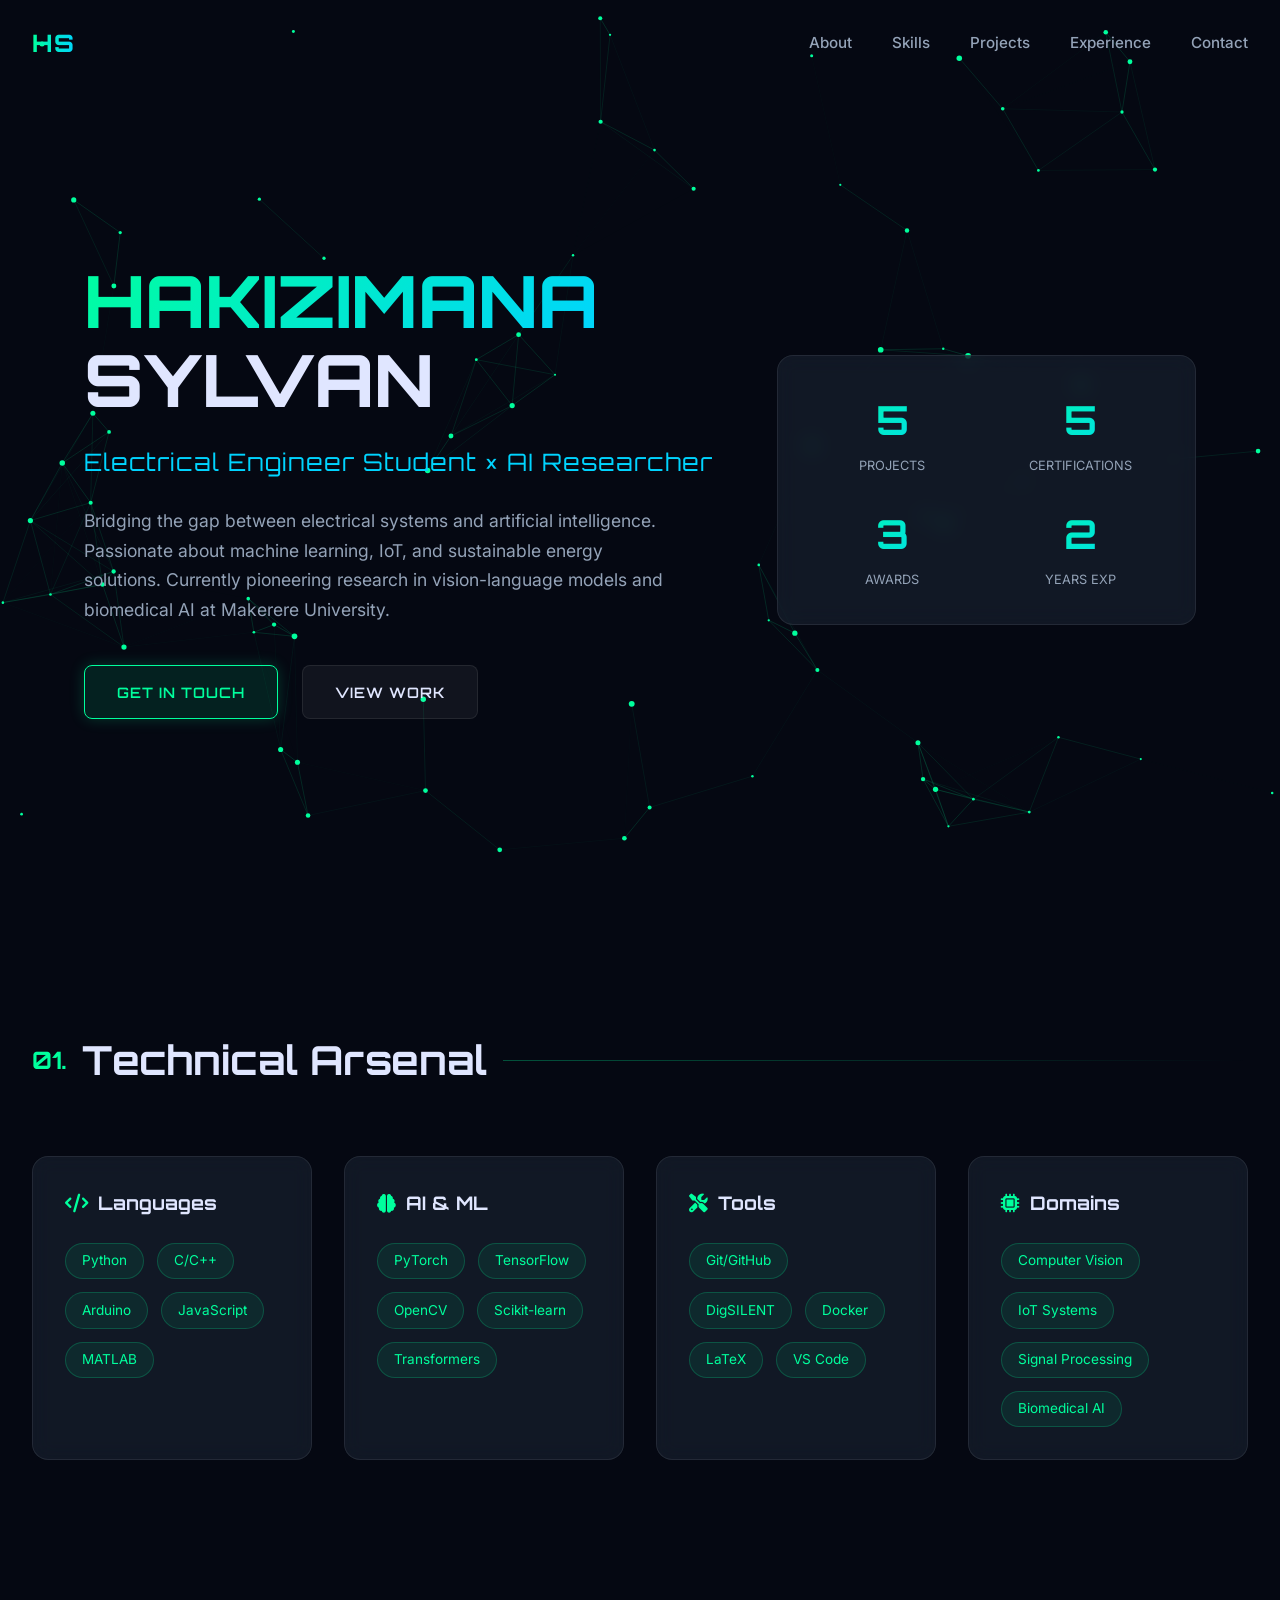
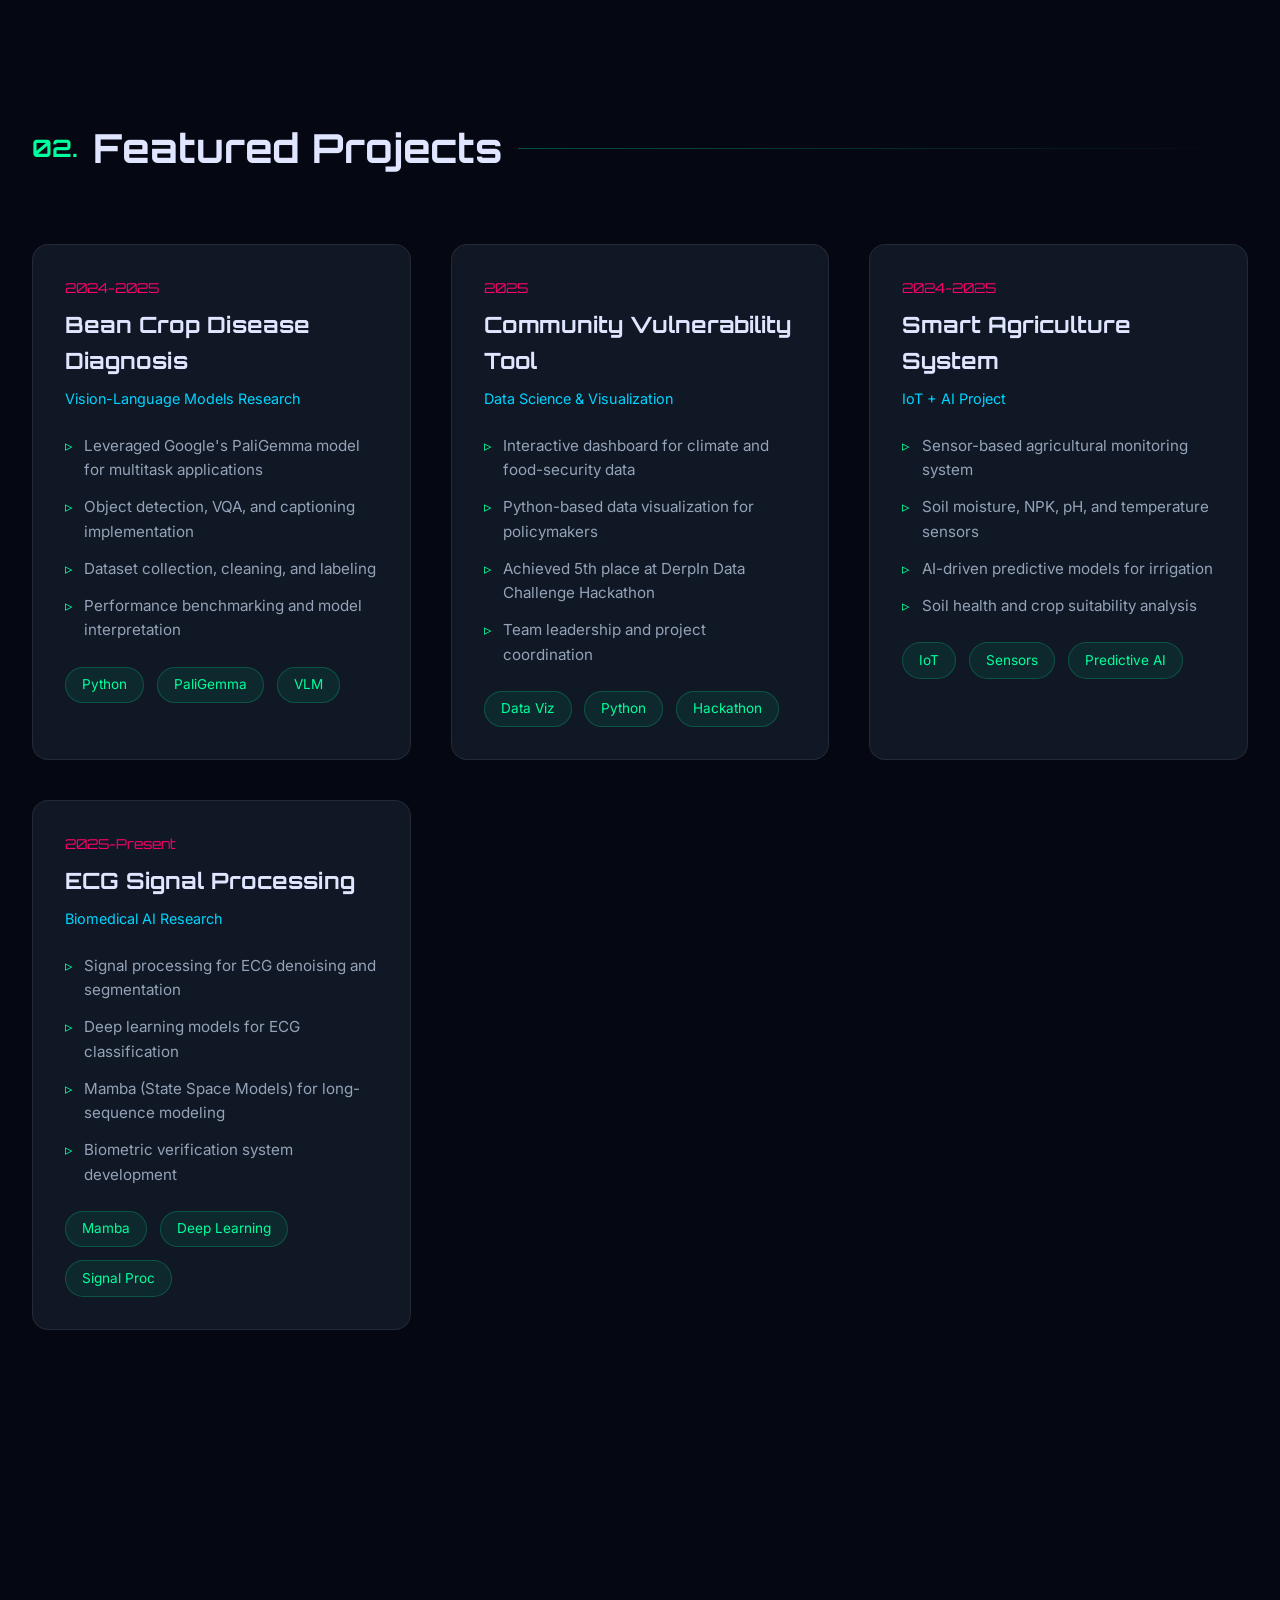
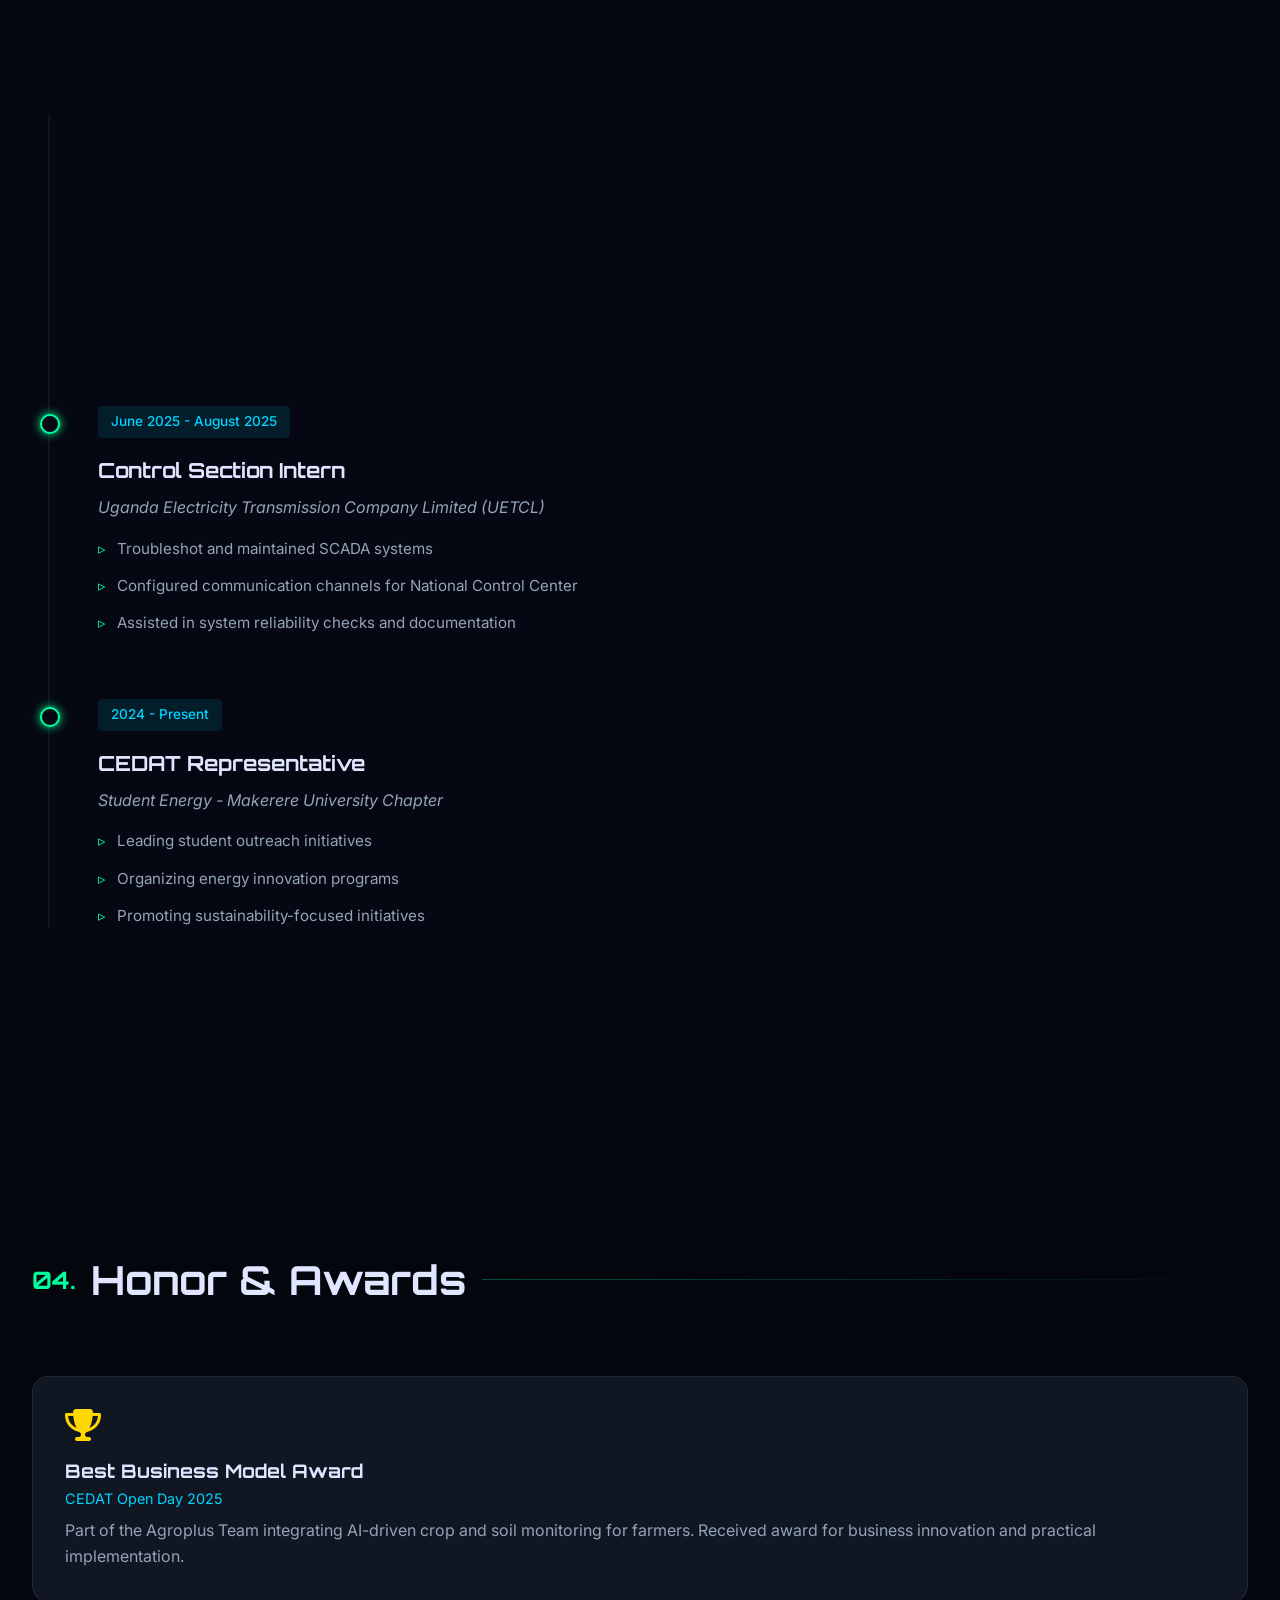
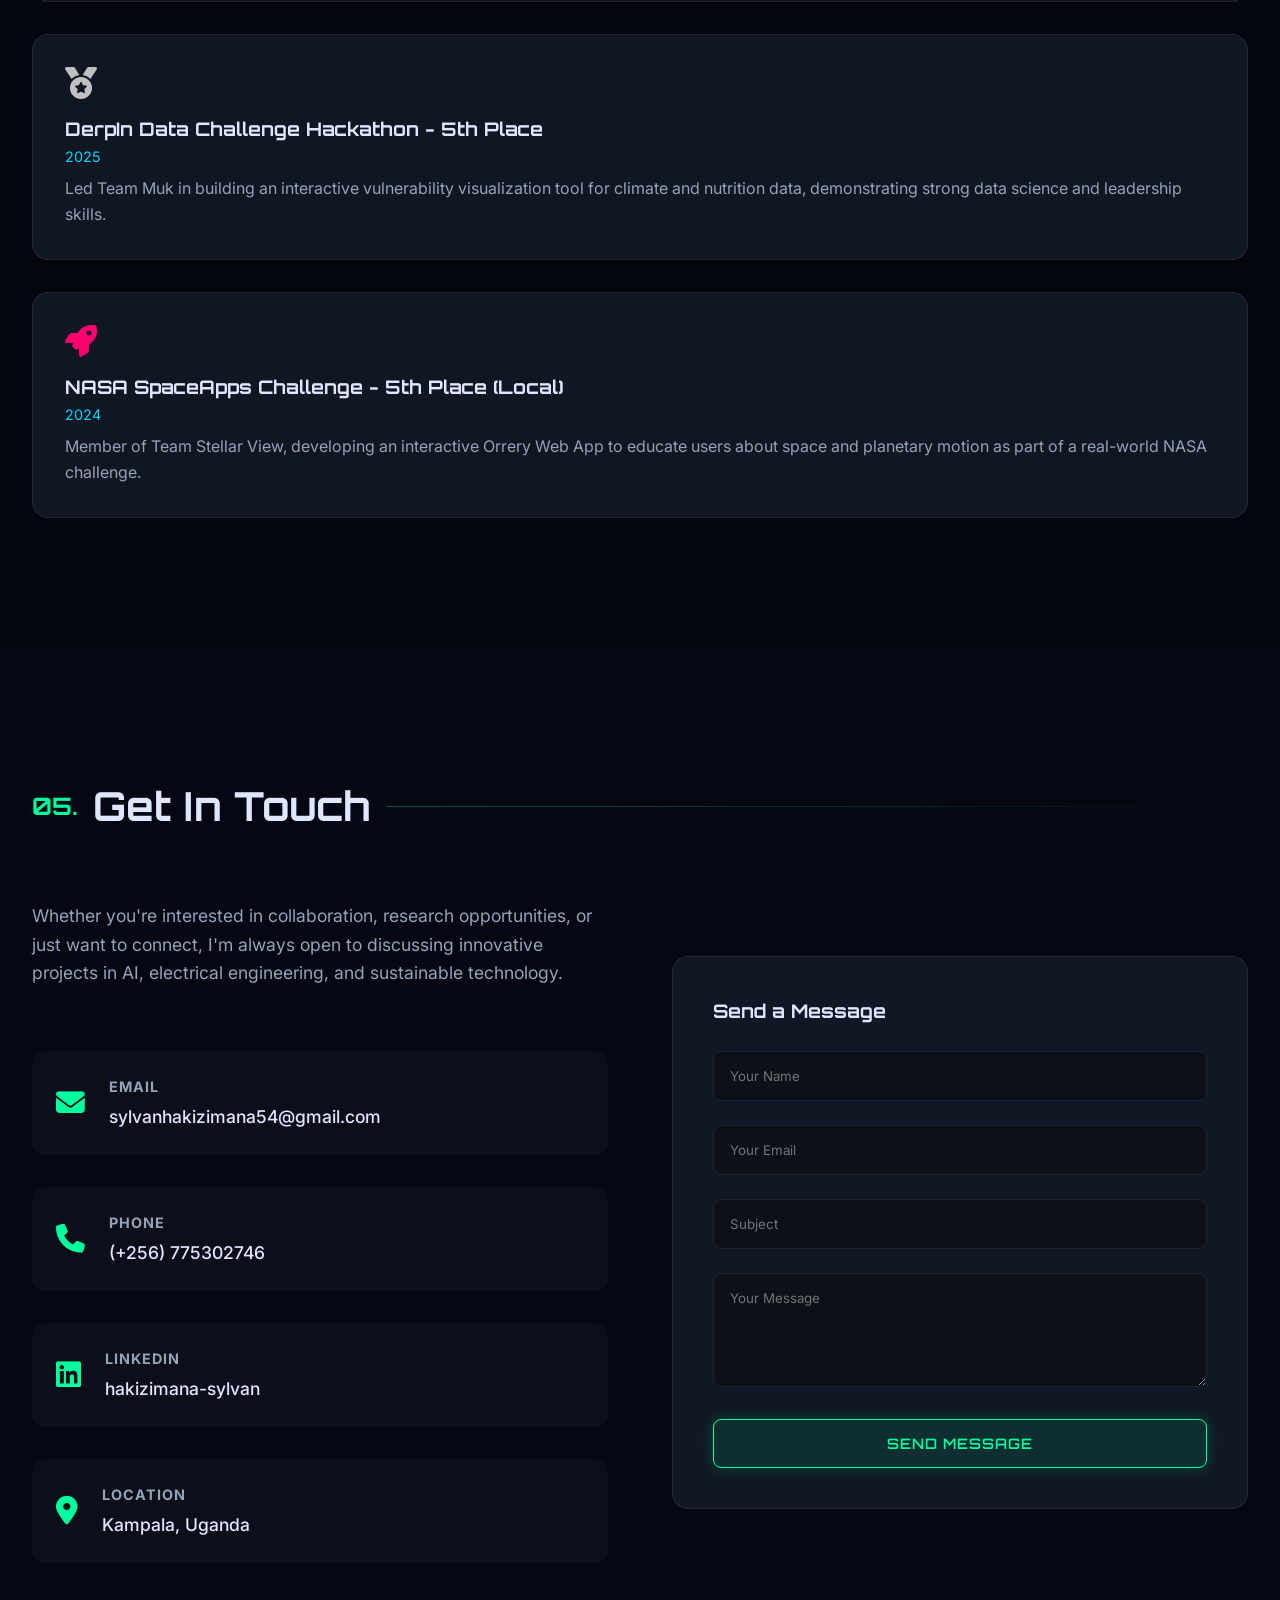
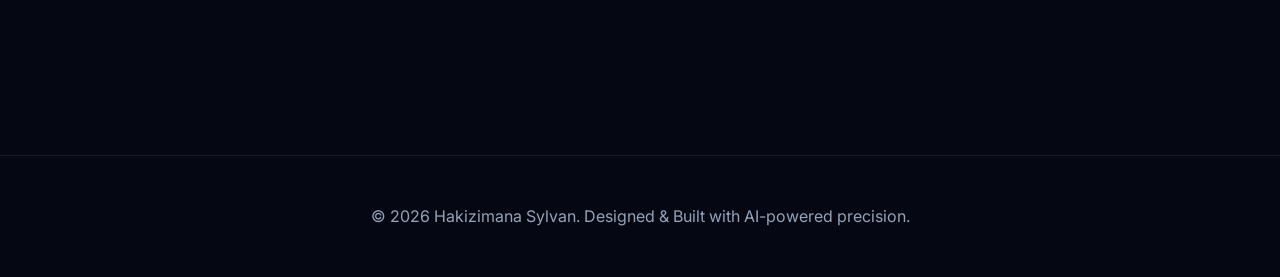
==== index.html @ 6617a79c "feat: Implement the initial personal portfolio website with HTML, CSS, and JavaScript." ====
<!DOCTYPE html>
<html lang="en">

<head>
    <meta charset="UTF-8">
    <meta name="viewport" content="width=device-width, initial-scale=1.0">
    <meta name="description"
        content="Portfolio of Hakizimana Sylvan - Student Electrical Engineer & AI Researcher specializing in Machine Learning, IoT, and Biomedical AI.">

    <title>Hakizimana Sylvan | Electrical Engineer & AI Researcher</title>

    <!-- CSS -->
    <link rel="stylesheet" href="style.css">

    <!-- Icons -->
    <link rel="stylesheet" href="https://cdnjs.cloudflare.com/ajax/libs/font-awesome/6.4.0/css/all.min.css">
</head>

<body>
    <!-- Background Canvas -->
    <canvas id="canvas-bg"></canvas>

    <!-- Header -->
    <header>
        <div class="container">
            <nav>
                <div class="logo">HS</div>
                <ul class="nav-links">
                    <li><a href="#about">About</a></li>
                    <li><a href="#skills">Skills</a></li>
                    <li><a href="#projects">Projects</a></li>
                    <li><a href="#experience">Experience</a></li>
                    <li><a href="#contact">Contact</a></li>
                </ul>
            </nav>
        </div>
    </header>

    <main>
        <!-- Hero Section -->
        <section id="about" class="hero">
            <div class="container">
                <div class="hero-grid">
                    <div class="hero-content reveal">
                        <h1>
                            <span class="gradient-text">HAKIZIMANA</span><br>
                            SYLVAN
                        </h1>
                        <p class="subtitle">Electrical Engineer Student × AI Researcher</p>
                        <p class="hero-description">
                            Bridging the gap between electrical systems and artificial intelligence.
                            Passionate about machine learning, IoT, and sustainable energy solutions.
                            Currently pioneering research in vision-language models and biomedical AI at Makerere
                            University.
                        </p>
                        <div class="btn-group">
                            <a href="#contact" class="btn btn-primary">Get In Touch</a>
                            <a href="#projects" class="btn btn-secondary">View Work</a>
                        </div>
                    </div>
                    <!-- Hero Stats/Visual -->
                    <div class="hero-visual reveal" style="transition-delay: 0.2s">
                        <div class="card">
                            <div class="skills-grid"
                                style="grid-template-columns: 1fr 1fr; gap: 1.5rem; text-align: center;">
                                <div>
                                    <h3 class="gradient-text" style="font-size: 2.5rem; margin-bottom: 0">5</h3>
                                    <span
                                        style="color: var(--text-muted); font-size: 0.8rem; text-transform: uppercase;">Projects</span>
                                </div>
                                <div>
                                    <h3 class="gradient-text" style="font-size: 2.5rem; margin-bottom: 0">5</h3>
                                    <span
                                        style="color: var(--text-muted); font-size: 0.8rem; text-transform: uppercase;">Certifications</span>
                                </div>
                                <div>
                                    <h3 class="gradient-text" style="font-size: 2.5rem; margin-bottom: 0">3</h3>
                                    <span
                                        style="color: var(--text-muted); font-size: 0.8rem; text-transform: uppercase;">Awards</span>
                                </div>
                                <div>
                                    <h3 class="gradient-text" style="font-size: 2.5rem; margin-bottom: 0">2</h3>
                                    <span
                                        style="color: var(--text-muted); font-size: 0.8rem; text-transform: uppercase;">Years
                                        Exp</span>
                                </div>
                            </div>
                        </div>
                    </div>
                </div>
            </div>
        </section>

        <!-- Skills Section -->
        <section id="skills" class="section-padding">
            <div class="container">
                <h2 class="section-title reveal">
                    <span class="section-number">01.</span> Technical Arsenal
                </h2>
                <div class="skills-grid">
                    <div class="card reveal" style="transition-delay: 0.1s">
                        <h3><i class="fas fa-code" style="color: var(--primary); margin-right: 10px;"></i>Languages</h3>
                        <div class="skill-tags">
                            <span class="tag">Python</span>
                            <span class="tag">C/C++</span>
                            <span class="tag">Arduino</span>
                            <span class="tag">JavaScript</span>
                            <span class="tag">MATLAB</span>
                        </div>
                    </div>
                    <div class="card reveal" style="transition-delay: 0.2s">
                        <h3><i class="fas fa-brain" style="color: var(--primary); margin-right: 10px;"></i>AI & ML</h3>
                        <div class="skill-tags">
                            <span class="tag">PyTorch</span>
                            <span class="tag">TensorFlow</span>
                            <span class="tag">OpenCV</span>
                            <span class="tag">Scikit-learn</span>
                            <span class="tag">Transformers</span>
                        </div>
                    </div>
                    <div class="card reveal" style="transition-delay: 0.3s">
                        <h3><i class="fas fa-tools" style="color: var(--primary); margin-right: 10px;"></i>Tools</h3>
                        <div class="skill-tags">
                            <span class="tag">Git/GitHub</span>
                            <span class="tag">DigSILENT</span>
                            <span class="tag">Docker</span>
                            <span class="tag">LaTeX</span>
                            <span class="tag">VS Code</span>
                        </div>
                    </div>
                    <div class="card reveal" style="transition-delay: 0.4s">
                        <h3><i class="fas fa-microchip" style="color: var(--primary); margin-right: 10px;"></i>Domains
                        </h3>
                        <div class="skill-tags">
                            <span class="tag">Computer Vision</span>
                            <span class="tag">IoT Systems</span>
                            <span class="tag">Signal Processing</span>
                            <span class="tag">Biomedical AI</span>
                        </div>
                    </div>
                </div>
            </div>
        </section>

        <!-- Projects Section -->
        <section id="projects" class="section-padding">
            <div class="container">
                <h2 class="section-title reveal">
                    <span class="section-number">02.</span> Featured Projects
                </h2>
                <div class="projects-grid">
                    <!-- Project 1 -->
                    <div class="card project-card reveal">
                        <div class="project-year">2024-2025</div>
                        <h3>Bean Crop Disease Diagnosis</h3>
                        <p class="project-type">Vision-Language Models Research</p>
                        <div class="project-details">
                            <ul>
                                <li>Leveraged Google's PaliGemma model for multitask applications</li>
                                <li>Object detection, VQA, and captioning implementation</li>
                                <li>Dataset collection, cleaning, and labeling</li>
                                <li>Performance benchmarking and model interpretation</li>
                            </ul>
                        </div>
                        <div class="skill-tags" style="margin-top: 1.5rem">
                            <span class="tag">Python</span>
                            <span class="tag">PaliGemma</span>
                            <span class="tag">VLM</span>
                        </div>
                    </div>

                    <!-- Project 2 -->
                    <div class="card project-card reveal" style="transition-delay: 0.2s">
                        <div class="project-year">2025</div>
                        <h3>Community Vulnerability Tool</h3>
                        <p class="project-type">Data Science & Visualization</p>
                        <div class="project-details">
                            <ul>
                                <li>Interactive dashboard for climate and food-security data</li>
                                <li>Python-based data visualization for policymakers</li>
                                <li>Achieved 5th place at DerpIn Data Challenge Hackathon</li>
                                <li>Team leadership and project coordination</li>
                            </ul>
                        </div>
                        <div class="skill-tags" style="margin-top: 1.5rem">
                            <span class="tag">Data Viz</span>
                            <span class="tag">Python</span>
                            <span class="tag">Hackathon</span>
                        </div>
                    </div>

                    <!-- Project 3 -->
                    <div class="card project-card reveal" style="transition-delay: 0.1s">
                        <div class="project-year">2024-2025</div>
                        <h3>Smart Agriculture System</h3>
                        <p class="project-type">IoT + AI Project</p>
                        <div class="project-details">
                            <ul>
                                <li>Sensor-based agricultural monitoring system</li>
                                <li>Soil moisture, NPK, pH, and temperature sensors</li>
                                <li>AI-driven predictive models for irrigation</li>
                                <li>Soil health and crop suitability analysis</li>
                            </ul>
                        </div>
                        <div class="skill-tags" style="margin-top: 1.5rem">
                            <span class="tag">IoT</span>
                            <span class="tag">Sensors</span>
                            <span class="tag">Predictive AI</span>
                        </div>
                    </div>

                    <!-- Project 4 -->
                    <div class="card project-card reveal" style="transition-delay: 0.3s">
                        <div class="project-year">2025-Present</div>
                        <h3>ECG Signal Processing</h3>
                        <p class="project-type">Biomedical AI Research</p>
                        <div class="project-details">
                            <ul>
                                <li>Signal processing for ECG denoising and segmentation</li>
                                <li>Deep learning models for ECG classification</li>
                                <li>Mamba (State Space Models) for long-sequence modeling</li>
                                <li>Biometric verification system development</li>
                            </ul>
                        </div>
                        <div class="skill-tags" style="margin-top: 1.5rem">
                            <span class="tag">Mamba</span>
                            <span class="tag">Deep Learning</span>
                            <span class="tag">Signal Proc</span>
                        </div>
                    </div>
                </div>
            </div>
        </section>

        <!-- Experience Section -->
        <section id="experience" class="section-padding">
            <div class="container">
                <h2 class="section-title reveal">
                    <span class="section-number">03.</span> Professional Journey
                </h2>
                <div class="timeline">
                    <!-- Item 1 -->
                    <div class="timeline-item reveal">
                        <div class="timeline-date">August 2024 - Present</div>
                        <h3 class="timeline-role">Undergraduate ML Intern</h3>
                        <span class="timeline-company">Marconi Research and Innovations Laboratory, Makerere</span>
                        <div class="project-details">
                            <ul>
                                <li>Preprocessed and analyzed datasets for ML model development</li>
                                <li>Trained and evaluated deep neural networks</li>
                                <li>Contributed to research manuscript writing</li>
                            </ul>
                        </div>
                    </div>

                    <!-- Item 2 -->
                    <div class="timeline-item reveal">
                        <div class="timeline-date">June 2025 - August 2025</div>
                        <h3 class="timeline-role">Control Section Intern</h3>
                        <span class="timeline-company">Uganda Electricity Transmission Company Limited (UETCL)</span>
                        <div class="project-details">
                            <ul>
                                <li>Troubleshot and maintained SCADA systems</li>
                                <li>Configured communication channels for National Control Center</li>
                                <li>Assisted in system reliability checks and documentation</li>
                            </ul>
                        </div>
                    </div>

                    <!-- Item 3 -->
                    <div class="timeline-item reveal">
                        <div class="timeline-date">2024 - Present</div>
                        <h3 class="timeline-role">CEDAT Representative</h3>
                        <span class="timeline-company">Student Energy - Makerere University Chapter</span>
                        <div class="project-details">
                            <ul>
                                <li>Leading student outreach initiatives</li>
                                <li>Organizing energy innovation programs</li>
                                <li>Promoting sustainability-focused initiatives</li>
                            </ul>
                        </div>
                    </div>
                </div>
            </div>
        </section>

        <!-- Achievements Section -->
        <section class="section-padding" style="background: rgba(0,0,0,0.2)">
            <div class="container">
                <h2 class="section-title reveal">
                    <span class="section-number">04.</span> Honor & Awards
                </h2>
                <div class="achievements-grid">
                    <div class="card reveal">
                        <i class="fas fa-trophy achievement-icon" style="color: #ffd700"></i>
                        <h3>Best Business Model Award</h3>
                        <p class="project-type" style="margin-bottom: 0.5rem">CEDAT Open Day 2025</p>
                        <p style="color: var(--text-muted)">
                            Part of the Agroplus Team integrating AI-driven crop and soil monitoring for farmers.
                            Received award for business innovation and practical implementation.
                        </p>
                    </div>
                    <div class="card reveal">
                        <i class="fas fa-medal achievement-icon" style="color: #c0c0c0"></i>
                        <h3>DerpIn Data Challenge Hackathon - 5th Place</h3>
                        <p class="project-type" style="margin-bottom: 0.5rem">2025</p>
                        <p style="color: var(--text-muted)">
                            Led Team Muk in building an interactive vulnerability visualization tool for climate
                            and nutrition data, demonstrating strong data science and leadership skills.
                        </p>
                    </div>
                    <div class="card reveal">
                        <i class="fas fa-rocket achievement-icon" style="color: var(--accent)"></i>
                        <h3>NASA SpaceApps Challenge - 5th Place (Local)</h3>
                        <p class="project-type" style="margin-bottom: 0.5rem">2024</p>
                        <p style="color: var(--text-muted)">
                            Member of Team Stellar View, developing an interactive Orrery Web App to educate
                            users about space and planetary motion as part of a real-world NASA challenge.
                        </p>
                    </div>
                </div>
            </div>
        </section>

        <!-- Contact Section -->
        <section id="contact" class="section-padding">
            <div class="container">
                <h2 class="section-title reveal">
                    <span class="section-number">05.</span> Get In Touch
                </h2>
                <div class="contact-section">
                    <div class="contact-info reveal">
                        <p style="color: var(--text-muted); font-size: 1.1rem; margin-bottom: 2rem;">
                            Whether you're interested in collaboration, research opportunities, or just want to connect,
                            I'm always open to discussing innovative projects in AI, electrical engineering, and
                            sustainable technology.
                        </p>

                        <div class="contact-item">
                            <div class="contact-icon"><i class="fas fa-envelope"></i></div>
                            <div class="contact-text">
                                <h4>Email</h4>
                                <a href="mailto:sylvanhakizimana54@gmail.com">sylvanhakizimana54@gmail.com</a>
                            </div>
                        </div>

                        <div class="contact-item">
                            <div class="contact-icon"><i class="fas fa-phone"></i></div>
                            <div class="contact-text">
                                <h4>Phone</h4>
                                <a href="tel:+256775302746">(+256) 775302746</a>
                            </div>
                        </div>

                        <div class="contact-item">
                            <div class="contact-icon"><i class="fab fa-linkedin"></i></div>
                            <div class="contact-text">
                                <h4>LinkedIn</h4>
                                <a href="https://www.linkedin.com/in/hakizimana-sylvan"
                                    target="_blank">hakizimana-sylvan</a>
                            </div>
                        </div>

                        <div class="contact-item">
                            <div class="contact-icon"><i class="fas fa-map-marker-alt"></i></div>
                            <div class="contact-text">
                                <h4>Location</h4>
                                <span>Kampala, Uganda</span>
                            </div>
                        </div>
                    </div>

                    <div class="contact-form card reveal" style="transition-delay: 0.2s">
                        <h3 style="margin-bottom: 1.5rem">Send a Message</h3>
                        <form action="mailto:sylvanhakizimana54@gmail.com" method="post" enctype="text/plain">
                            <div class="form-group">
                                <input type="text" placeholder="Your Name" name="name" required>
                            </div>
                            <div class="form-group">
                                <input type="email" placeholder="Your Email" name="email" required>
                            </div>
                            <div class="form-group">
                                <input type="text" placeholder="Subject" name="subject" required>
                            </div>
                            <div class="form-group">
                                <textarea rows="5" placeholder="Your Message" name="message" required></textarea>
                            </div>
                            <button type="submit" class="btn btn-primary" style="width: 100%">Send Message</button>
                        </form>
                    </div>
                </div>
            </div>
        </section>
    </main>

    <!-- Footer -->
    <footer>
        <div class="container">
            <p>&copy; 2026 Hakizimana Sylvan. Designed & Built with AI-powered precision.</p>
        </div>
    </footer>

    <!-- Scripts -->
    <script src="script.js"></script>
</body>

</html>
---- style.css ----
@import url('https://fonts.googleapis.com/css2?family=Inter:wght@300;400;500;600&family=Orbitron:wght@400;500;600;700;900&display=swap');

:root {
    --primary: #00ff9d;
    --primary-dim: rgba(0, 255, 157, 0.1);
    --secondary: #00d4ff;
    --accent: #ff006e;
    --bg-dark: #050812;
    --bg-card: rgba(26, 35, 50, 0.6);
    --text-main: #e0e6ff;
    --text-muted: #94a3b8;
    --glass-border: rgba(255, 255, 255, 0.08);
    --glass-highlight: rgba(255, 255, 255, 0.12);
    --transition: all 0.3s cubic-bezier(0.4, 0, 0.2, 1);
}

* {
    margin: 0;
    padding: 0;
    box-sizing: border-box;
    scroll-behavior: smooth;
}

body {
    font-family: 'Inter', sans-serif;
    background-color: var(--bg-dark);
    color: var(--text-main);
    line-height: 1.6;
    overflow-x: hidden;
    selection-background-color: var(--primary); /* Standard property */
    selection-color: var(--bg-dark); /* Standard property */
}

/* Firefox specific selection */
::-moz-selection {
    background: var(--primary);
    color: var(--bg-dark);
}

/* WebKey/Blink specific selection */
::selection {
    background: var(--primary);
    color: var(--bg-dark);
}

/* Scrollbar */
::-webkit-scrollbar {
    width: 8px;
}

::-webkit-scrollbar-track {
    background: var(--bg-dark);
}

::-webkit-scrollbar-thumb {
    background: #1f2937;
    border-radius: 4px;
}

::-webkit-scrollbar-thumb:hover {
    background: var(--primary);
}

/* Canvas Background */
#canvas-bg {
    position: fixed;
    top: 0;
    left: 0;
    width: 100%;
    height: 100%;
    z-index: -1;
    pointer-events: none;
}

/* Typography */
h1, h2, h3, h4, h5, h6 {
    font-family: 'Orbitron', sans-serif;
    color: var(--text-main);
}

.gradient-text {
    background: linear-gradient(135deg, var(--primary), var(--secondary), var(--accent));
    -webkit-background-clip: text;
    -webkit-text-fill-color: transparent;
    background-clip: text;
    background-size: 200% 200%;
    animation: gradientShift 5s ease infinite;
}

@keyframes gradientShift {
    0% { background-position: 0% 50%; }
    50% { background-position: 100% 50%; }
    100% { background-position: 0% 50%; }
}

/* Utility */
.container {
    max-width: 1280px;
    margin: 0 auto;
    padding: 0 2rem;
}

.section-padding {
    padding: 8rem 0;
}

/* Header */
header {
    position: fixed;
    top: 0;
    width: 100%;
    z-index: 1000;
    transition: var(--transition);
    padding: 1.5rem 0;
}

header.scrolled {
    padding: 1rem 0;
    background: rgba(5, 8, 18, 0.85);
    backdrop-filter: blur(12px);
    border-bottom: 1px solid var(--glass-border);
}

nav {
    display: flex;
    justify-content: space-between;
    align-items: center;
}

.logo {
    font-size: 1.5rem;
    font-weight: 800;
    letter-spacing: 2px;
    font-family: 'Orbitron', sans-serif;
    background: linear-gradient(to right, var(--primary), var(--secondary));
    -webkit-background-clip: text;
    -webkit-text-fill-color: transparent;
    background-clip: text;
}

.nav-links {
    display: flex;
    gap: 2.5rem;
    list-style: none;
}

.nav-links a {
    color: var(--text-muted);
    text-decoration: none;
    font-size: 0.95rem;
    font-weight: 500;
    transition: var(--transition);
    position: relative;
    padding-bottom: 4px;
}

.nav-links a::after {
    content: '';
    position: absolute;
    bottom: 0;
    left: 0;
    width: 0;
    height: 2px;
    background: var(--primary);
    transition: var(--transition);
}

.nav-links a:hover {
    color: var(--text-main);
}

.nav-links a:hover::after {
    width: 100%;
}

/* Hero */
.hero {
    min-height: 100vh;
    display: flex;
    align-items: center;
    position: relative;
    padding-top: 5rem;
}

.hero-grid {
    display: grid;
    grid-template-columns: 1.2fr 0.8fr;
    gap: 4rem;
    align-items: center;
}

.hero-content h1 {
    font-size: 4.5rem;
    line-height: 1.1;
    margin-bottom: 1.5rem;
    font-weight: 800;
}

.subtitle {
    font-size: 1.5rem;
    color: var(--secondary);
    margin-bottom: 1.5rem;
    font-family: 'Orbitron', sans-serif;
    letter-spacing: 1px;
}

.hero-description {
    font-size: 1.1rem;
    color: var(--text-muted);
    max-width: 600px;
    margin-bottom: 2.5rem;
    line-height: 1.7;
}

.btn-group {
    display: flex;
    gap: 1.5rem;
}

.btn {
    padding: 0.9rem 2rem;
    border-radius: 8px;
    font-family: 'Orbitron', sans-serif; /* Tech feel for buttons */
    font-size: 0.9rem;
    font-weight: 600;
    text-decoration: none;
    transition: var(--transition);
    border: 1px solid transparent;
    cursor: pointer;
    text-transform: uppercase;
    letter-spacing: 1px;
}

.btn-primary {
    background: rgba(0, 255, 157, 0.1);
    color: var(--primary);
    border-color: var(--primary);
    box-shadow: 0 0 15px rgba(0, 255, 157, 0.2);
}

.btn-primary:hover {
    background: var(--primary);
    color: var(--bg-dark);
    box-shadow: 0 0 30px rgba(0, 255, 157, 0.4);
    transform: translateY(-3px);
}

.btn-secondary {
    background: rgba(255, 255, 255, 0.05);
    color: var(--text-main);
    border-color: var(--glass-border);
}

.btn-secondary:hover {
    background: rgba(255, 255, 255, 0.1);
    border-color: var(--text-main);
    transform: translateY(-3px);
}

/* Glass Cards */
.card {
    background: var(--bg-card);
    backdrop-filter: blur(10px);
    border: 1px solid var(--glass-border);
    border-radius: 16px;
    padding: 2rem;
    transition: var(--transition);
    position: relative;
    overflow: hidden;
}

.card:hover {
    border-color: var(--primary);
    transform: translateY(-5px);
    box-shadow: 0 10px 40px -10px rgba(0, 255, 157, 0.15);
}

.card::before {
    content: '';
    position: absolute;
    top: 0;
    left: 0;
    width: 100%;
    height: 100%;
    background: linear-gradient(45deg, transparent, rgba(255, 255, 255, 0.03), transparent);
    transform: translateX(-100%);
    transition: 0.6s;
}

.card:hover::before {
    transform: translateX(100%);
}

/* Skills */
.section-title {
    font-size: 2.5rem;
    margin-bottom: 4rem;
    position: relative;
    display: flex;
    align-items: center;
    gap: 1rem;
}

.section-title::after {
    content: '';
    height: 1px;
    flex-grow: 1;
    background: linear-gradient(to right, var(--primary), transparent);
    opacity: 0.3;
}

.section-number {
    color: var(--primary);
    font-size: 1.5rem;
    font-family: 'Orbitron', monospace;
}

.skills-grid {
    display: grid;
    grid-template-columns: repeat(auto-fit, minmax(280px, 1fr));
    gap: 2rem;
}

.skill-tags {
    display: flex;
    flex-wrap: wrap;
    gap: 0.8rem;
    margin-top: 1.5rem;
}

.tag {
    background: rgba(0, 255, 157, 0.08);
    color: var(--primary);
    padding: 0.4rem 1rem;
    border-radius: 50px;
    font-size: 0.85rem;
    border: 1px solid rgba(0, 255, 157, 0.2);
    transition: var(--transition);
}

.tag:hover {
    background: var(--primary);
    color: var(--bg-dark);
}

/* Projects */
.projects-grid {
    display: grid;
    grid-template-columns: repeat(auto-fill, minmax(350px, 1fr));
    gap: 2.5rem;
}

.project-year {
    font-family: 'Orbitron', monospace;
    font-size: 0.85rem;
    color: var(--accent);
    margin-bottom: 0.5rem;
}

.project-card h3 {
    font-size: 1.4rem;
    margin-bottom: 0.5rem;
}

.project-type {
    color: var(--secondary);
    font-size: 0.9rem;
    margin-bottom: 1.5rem;
}

.project-details ul {
    list-style: none;
}

.project-details li {
    margin-bottom: 0.8rem;
    color: var(--text-muted);
    padding-left: 1.2rem;
    position: relative;
    font-size: 0.95rem;
}

.project-details li::before {
    content: '▹';
    position: absolute;
    left: 0;
    color: var(--primary);
}

/* Timeline/Experience */
.timeline {
    position: relative;
    margin-left: 1rem;
    padding-left: 3rem;
    border-left: 2px solid rgba(255, 255, 255, 0.05);
}

.timeline-item {
    position: relative;
    margin-bottom: 4rem;
}

.timeline-item::before {
    content: '';
    position: absolute;
    left: -3.6rem;
    top: 0.5rem;
    width: 1rem;
    height: 1rem;
    background: var(--bg-dark);
    border: 2px solid var(--primary);
    border-radius: 50%;
    box-shadow: 0 0 10px var(--primary);
}

.timeline-date {
    display: inline-block;
    background: rgba(0, 212, 255, 0.1);
    color: var(--secondary);
    padding: 0.3rem 0.8rem;
    border-radius: 4px;
    font-size: 0.85rem;
    margin-bottom: 1rem;
    font-weight: 500;
}

.timeline-role {
    font-size: 1.3rem;
    margin-bottom: 0.5rem;
    color: var(--text-main);
}

.timeline-company {
    color: var(--text-muted);
    font-style: italic;
    margin-bottom: 1rem;
    display: block;
}

/* Achievements */
.achievements-grid {
    display: grid;
    gap: 2rem;
}

.achievement-icon {
    font-size: 2rem;
    margin-bottom: 1rem;
    display: block;
}

/* Contact */
.contact-section {
    display: grid;
    grid-template-columns: 1fr 1fr;
    gap: 4rem;
    align-items: center;
}

.contact-info {
    display: grid;
    gap: 2rem;
}

.contact-item {
    display: flex;
    align-items: center;
    gap: 1.5rem;
    padding: 1.5rem;
    background: rgba(255, 255, 255, 0.03);
    border-radius: 12px;
    transition: var(--transition);
}

.contact-item:hover {
    background: rgba(255, 255, 255, 0.05);
    transform: translateX(10px);
}

.contact-icon {
    font-size: 1.8rem;
    color: var(--primary);
}

.contact-text h4 {
    font-size: 0.9rem;
    color: var(--text-muted);
    margin-bottom: 0.3rem;
    font-family: 'Inter', sans-serif;
    text-transform: uppercase;
    letter-spacing: 1px;
}

.contact-text a, .contact-text span {
    color: var(--text-main);
    font-size: 1.1rem;
    text-decoration: none;
    font-weight: 500;
}

.contact-form {
    padding: 2.5rem;
}

.form-group {
    margin-bottom: 1.5rem;
}

.form-group input, .form-group textarea {
    width: 100%;
    padding: 1rem;
    background: rgba(0, 0, 0, 0.3);
    border: 1px solid var(--glass-border);
    border-radius: 8px;
    color: var(--text-main);
    font-family: 'Inter', sans-serif;
    transition: var(--transition);
}

.form-group input:focus, .form-group textarea:focus {
    outline: none;
    border-color: var(--primary);
    box-shadow: 0 0 10px rgba(0, 255, 157, 0.1);
}

/* Footer */
footer {
    padding: 3rem 0;
    border-top: 1px solid var(--glass-border);
    text-align: center;
    color: var(--text-muted);
    margin-top: 4rem;
}

/* Animations */
.reveal {
    opacity: 0;
    transform: translateY(30px);
    transition: all 0.8s ease-out;
}

.reveal.active {
    opacity: 1;
    transform: translateY(0);
}

/* Mobile */
@media (max-width: 968px) {
    .hero-grid {
        grid-template-columns: 1fr;
        text-align: center;
    }
    
    .hero-content h1 {
        font-size: 3rem;
    }
    
    .btn-group {
        justify-content: center;
    }
    
    .contact-section {
        grid-template-columns: 1fr;
    }
    
    .timeline {
        margin-left: 0;
    }
}

@media (max-width: 768px) {
    .nav-links {
        display: none;
    }
}
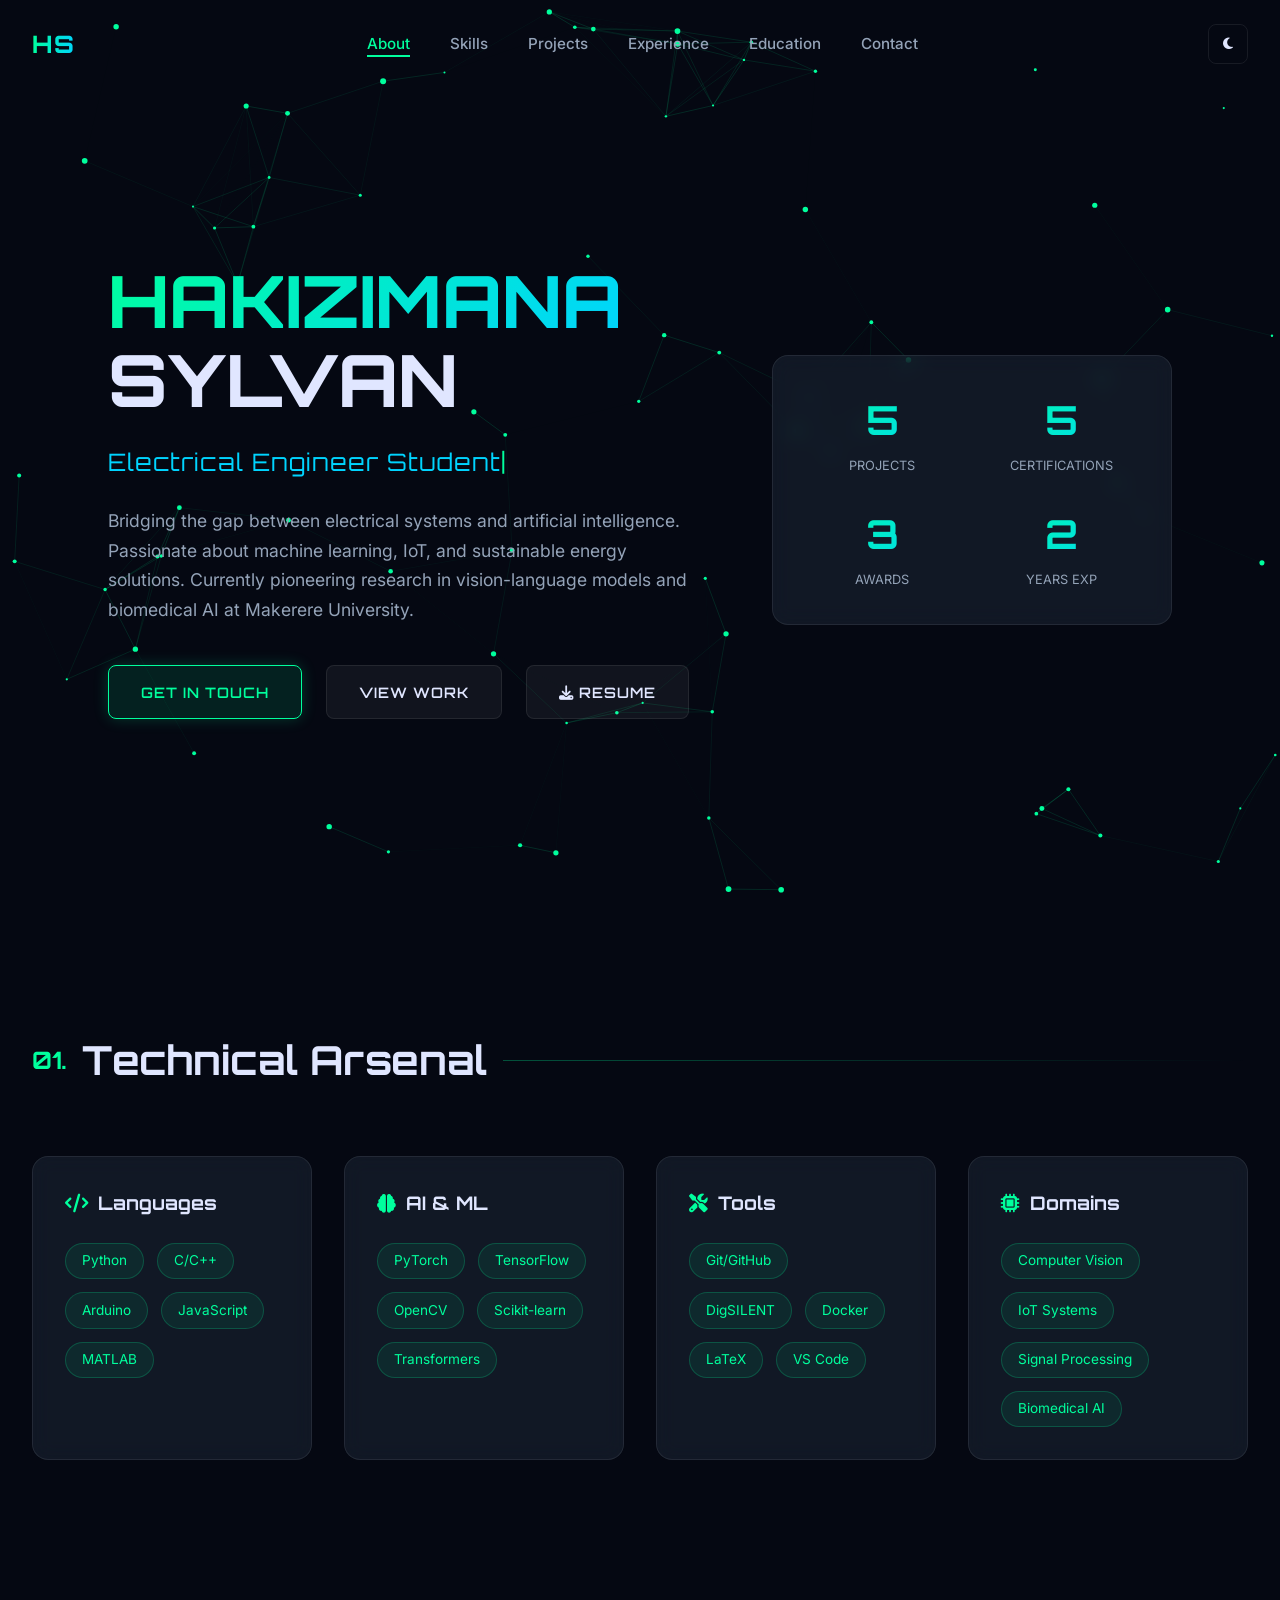
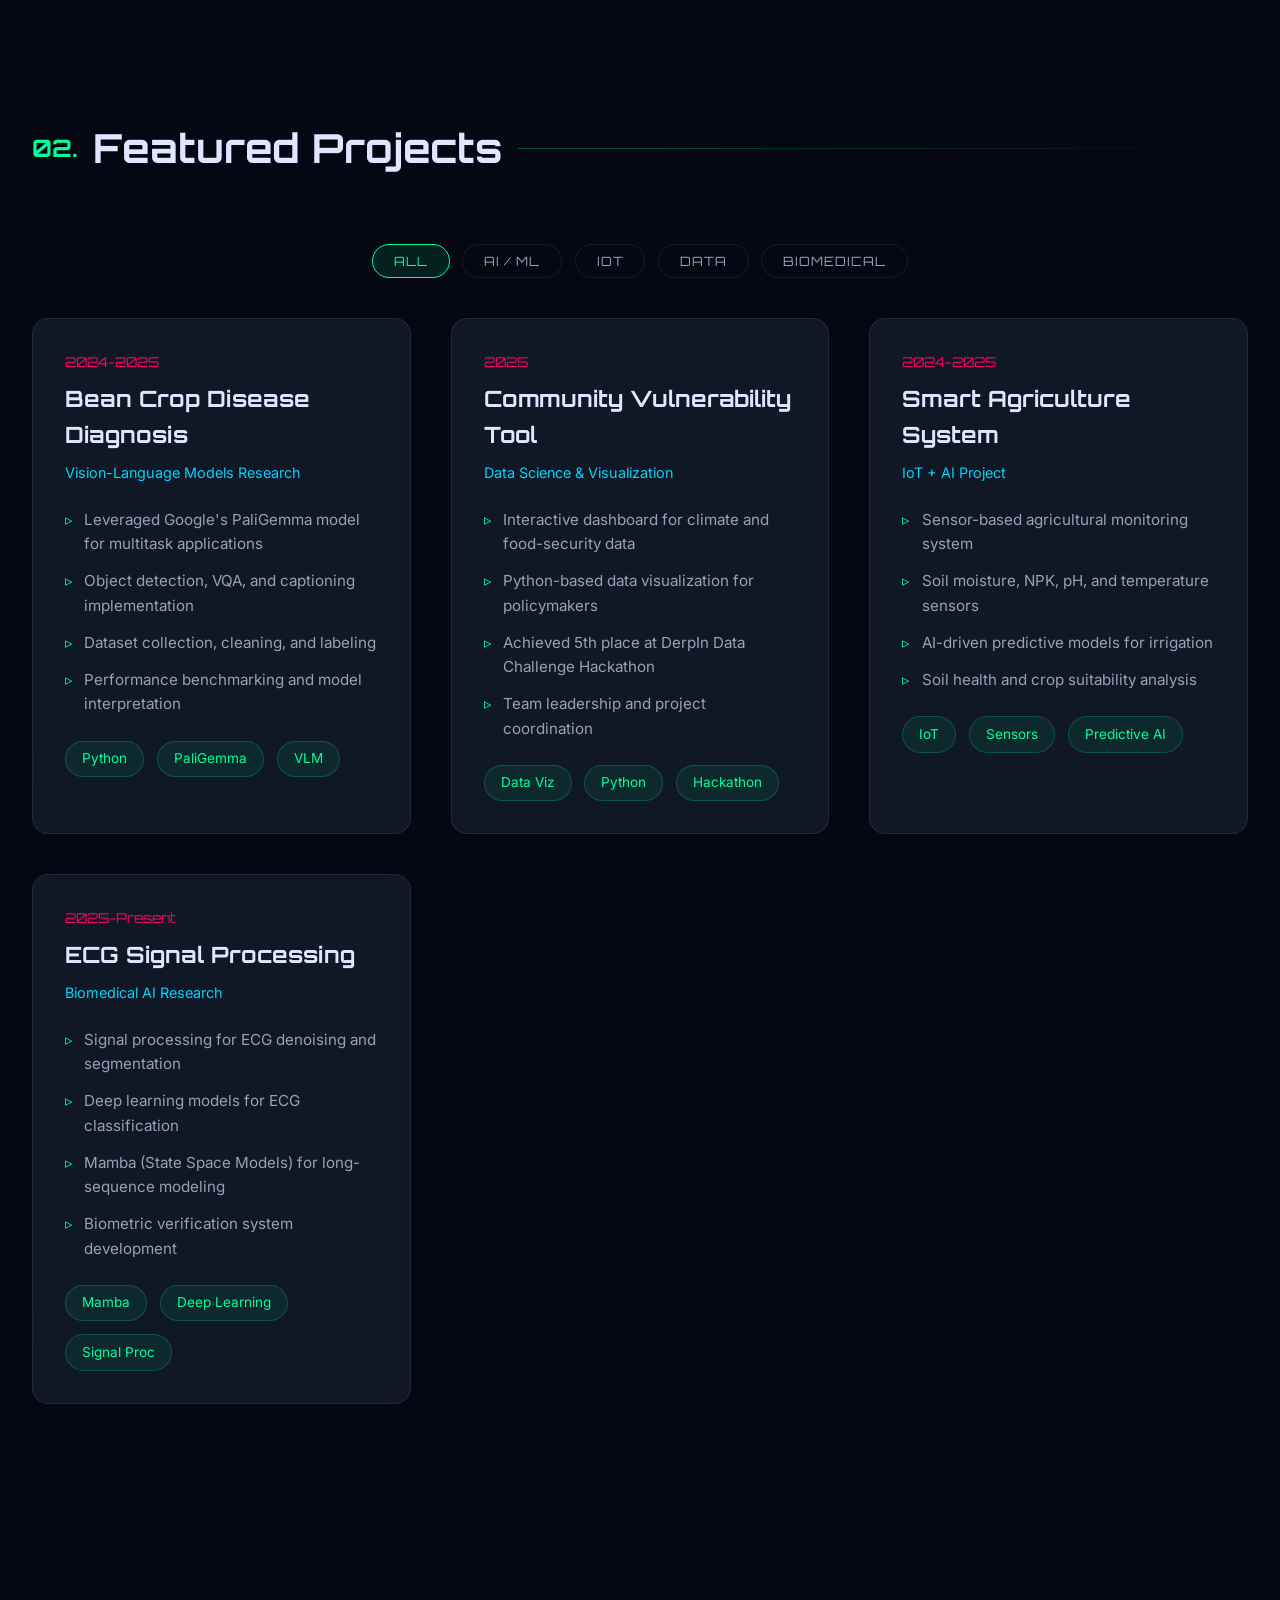
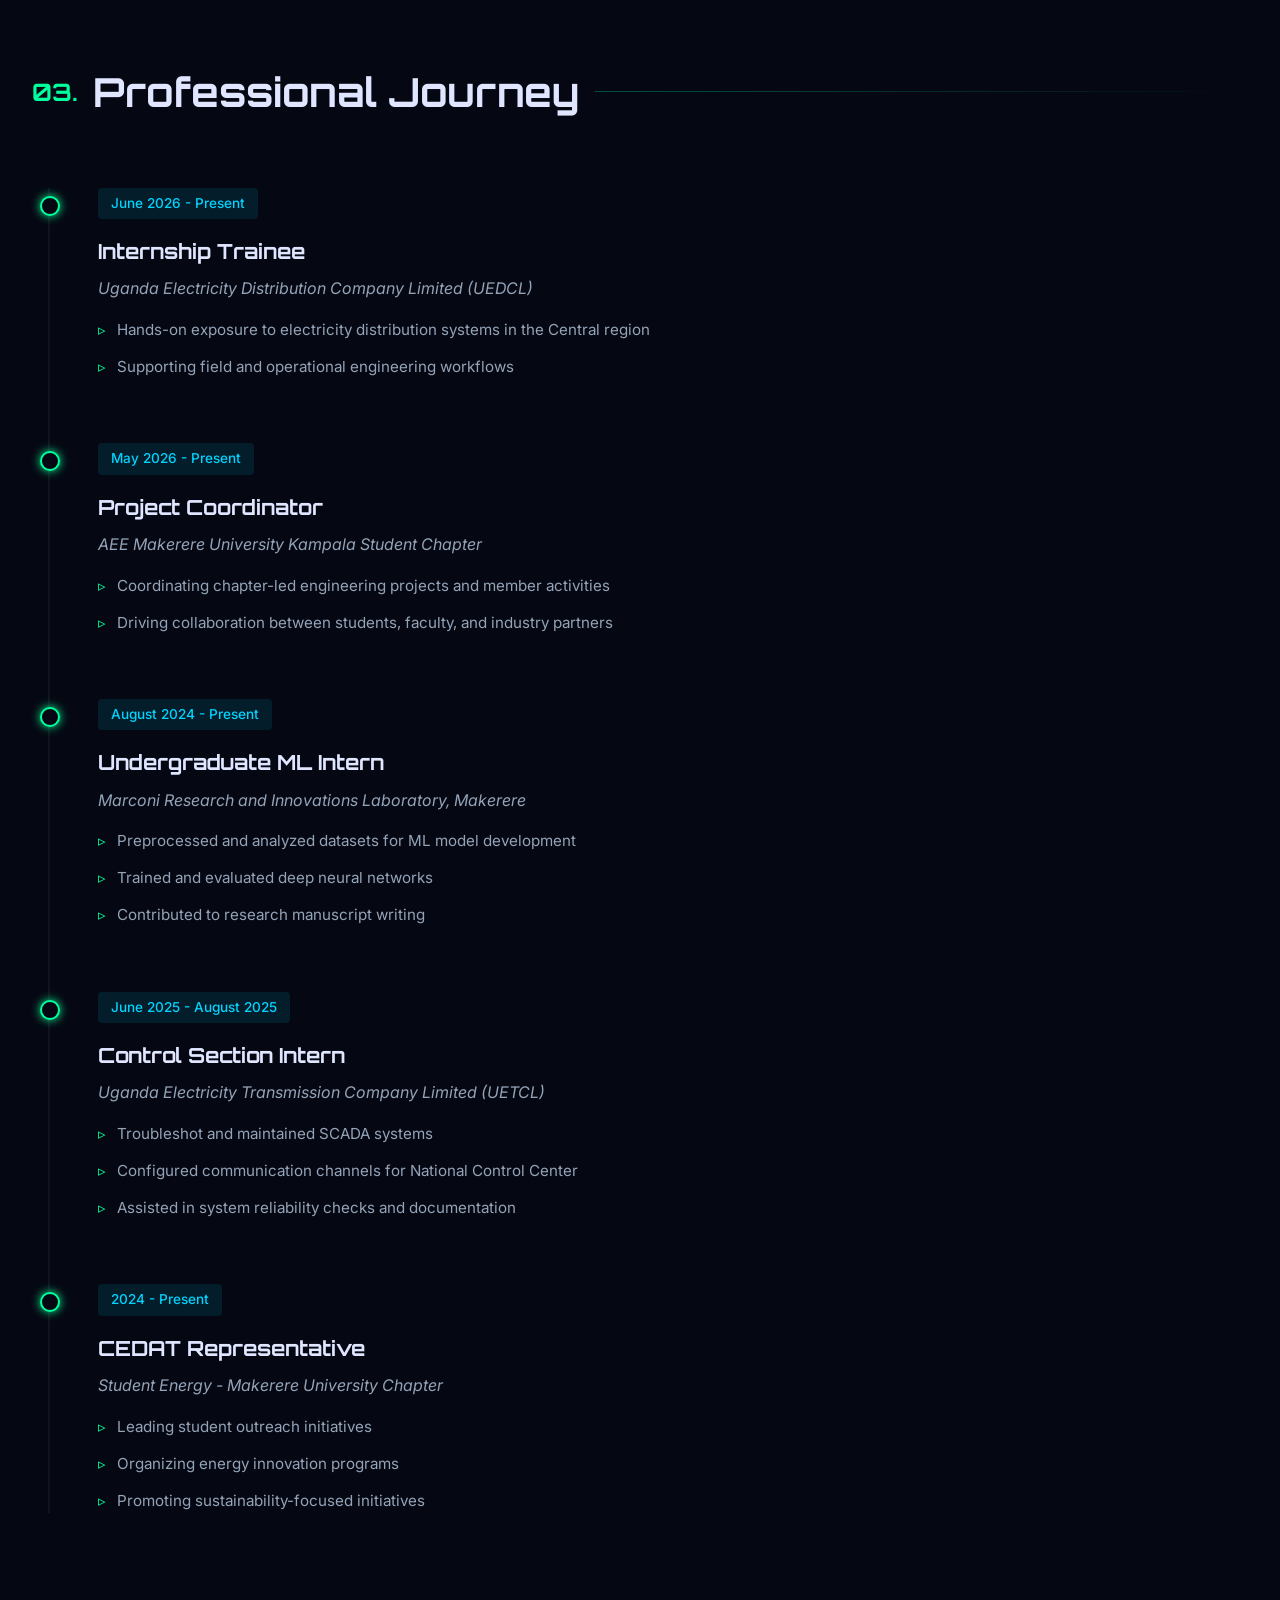
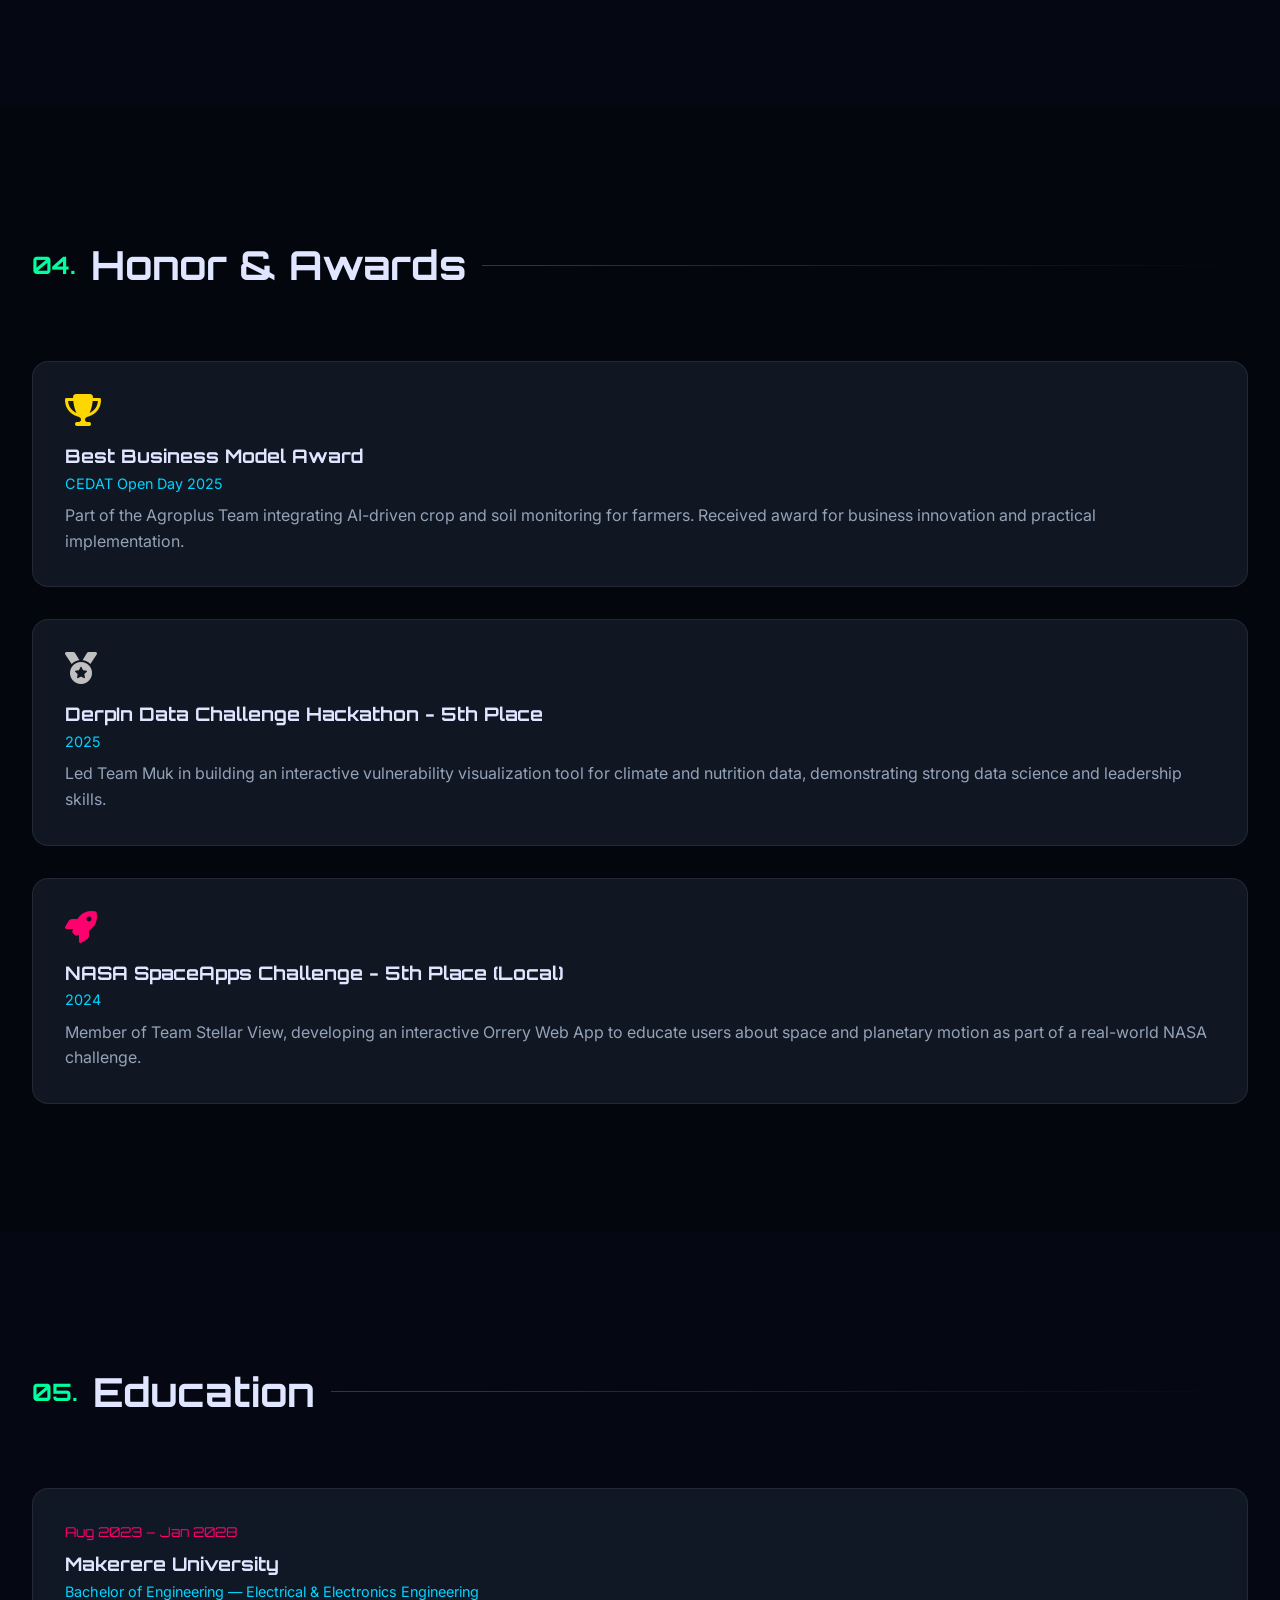
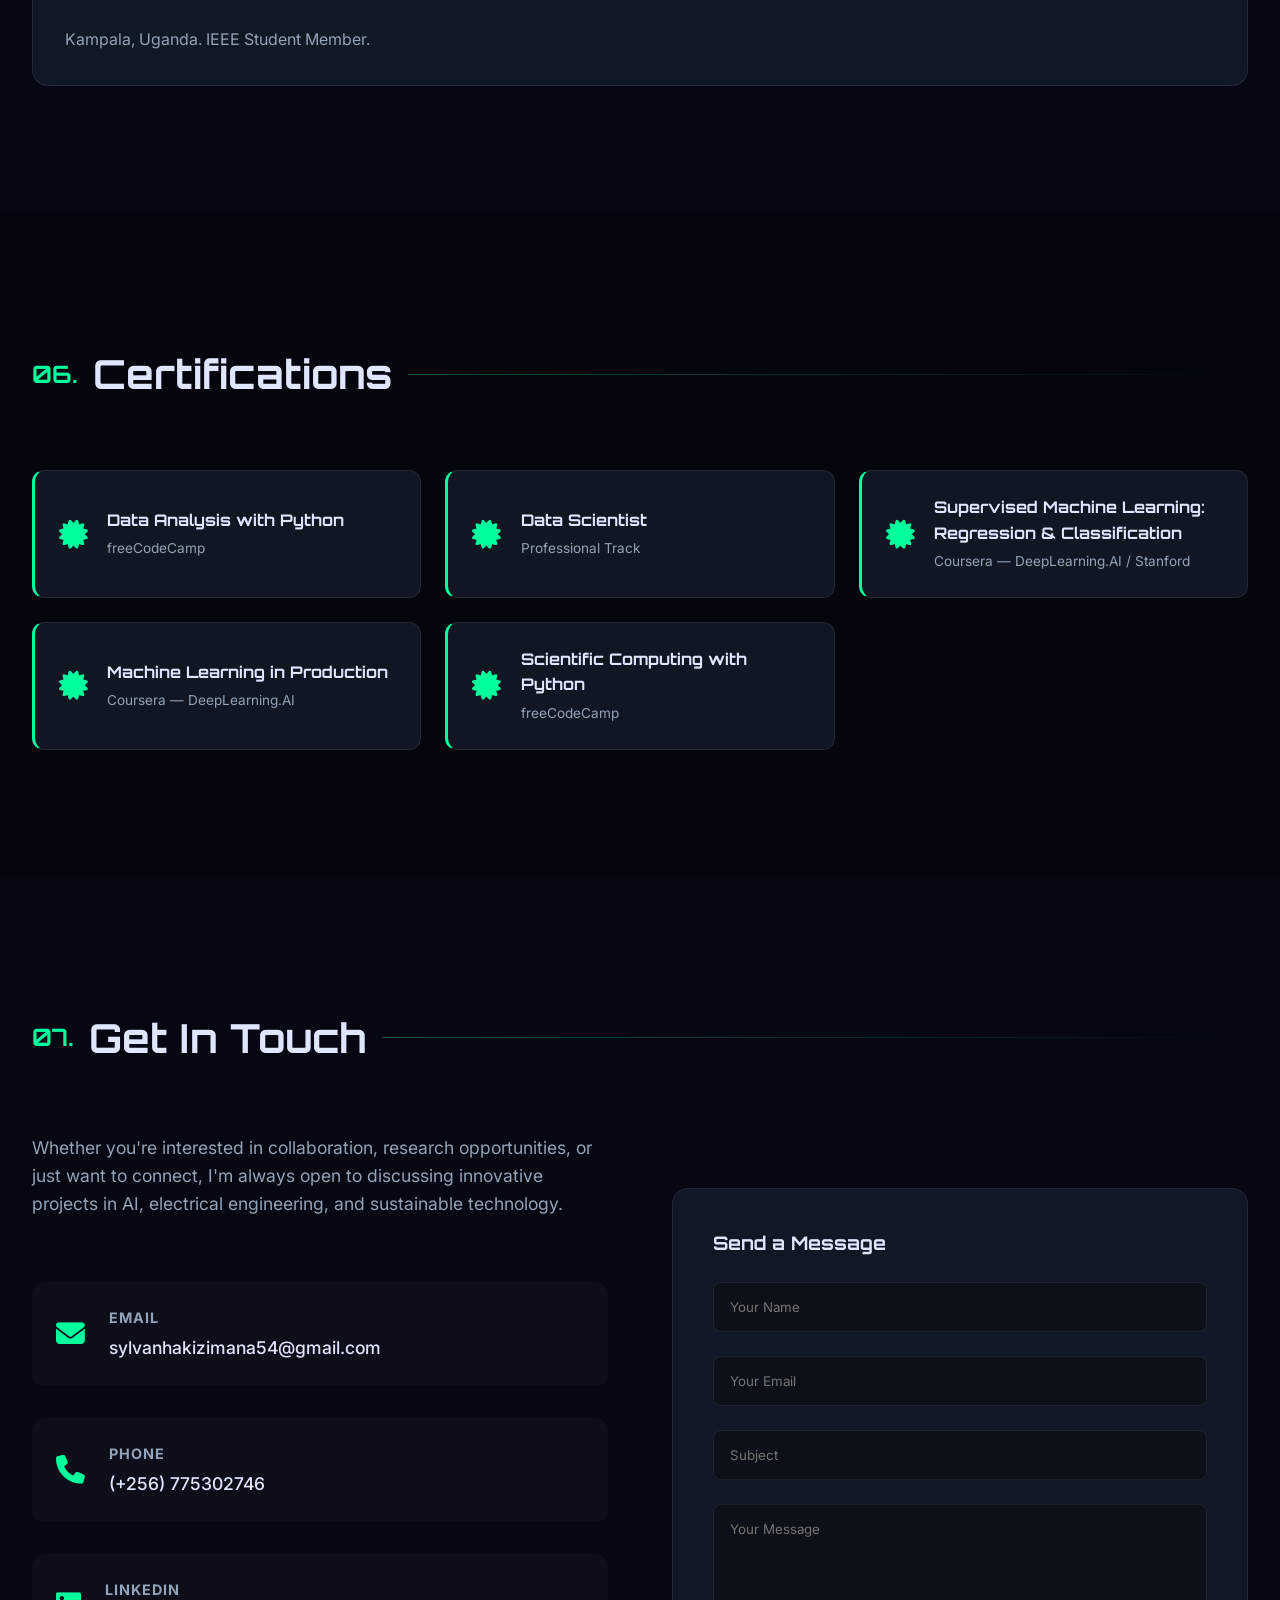
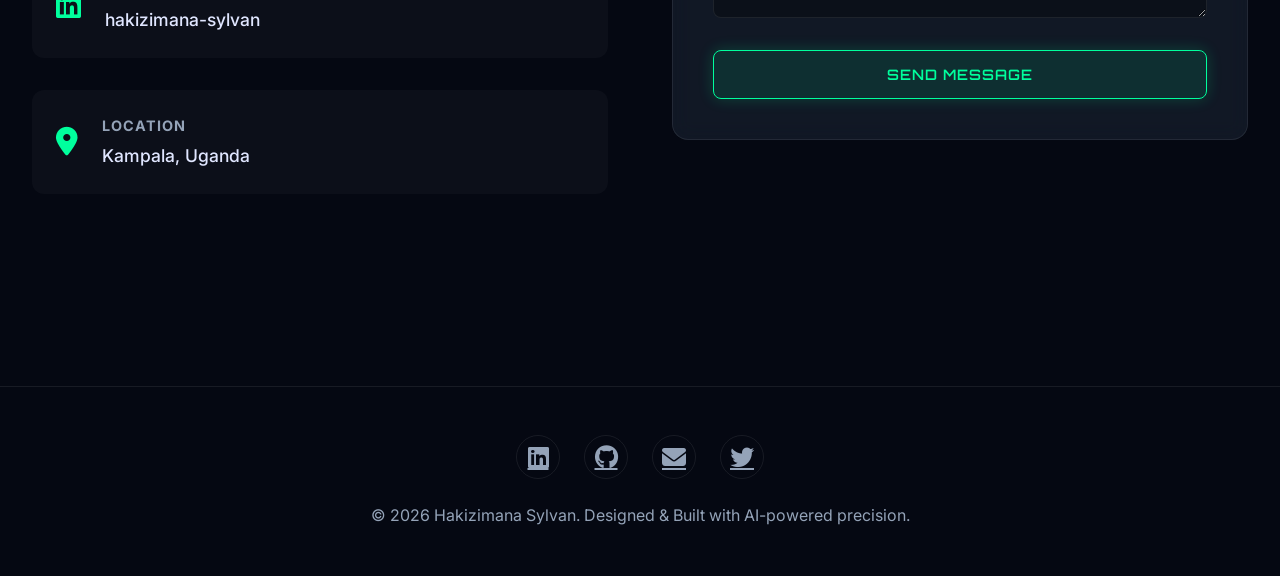
==== commit f1388e62: "feat: add interactive features, new sections, and CV updates Enhancements: - Scroll progress bar, an" ====
--- a/index.html
+++ b/index.html
@@ -17,6 +17,9 @@
 </head>
 
 <body>
+    <!-- Scroll Progress Bar -->
+    <div id="scroll-progress"></div>
+
     <!-- Background Canvas -->
     <canvas id="canvas-bg"></canvas>
 
@@ -26,13 +29,31 @@
             <nav>
                 <div class="logo">HS</div>
                 <ul class="nav-links">
-                    <li><a href="#about">About</a></li>
-                    <li><a href="#skills">Skills</a></li>
-                    <li><a href="#projects">Projects</a></li>
-                    <li><a href="#experience">Experience</a></li>
-                    <li><a href="#contact">Contact</a></li>
+                    <li><a href="#about" class="nav-link">About</a></li>
+                    <li><a href="#skills" class="nav-link">Skills</a></li>
+                    <li><a href="#projects" class="nav-link">Projects</a></li>
+                    <li><a href="#experience" class="nav-link">Experience</a></li>
+                    <li><a href="#education" class="nav-link">Education</a></li>
+                    <li><a href="#contact" class="nav-link">Contact</a></li>
                 </ul>
+                <div class="nav-actions">
+                    <button id="theme-toggle" class="icon-btn" aria-label="Toggle theme">
+                        <i class="fas fa-moon"></i>
+                    </button>
+                    <button id="hamburger" class="icon-btn hamburger" aria-label="Menu">
+                        <span></span><span></span><span></span>
+                    </button>
+                </div>
             </nav>
+        </div>
+        <!-- Mobile menu -->
+        <div id="mobile-menu" class="mobile-menu">
+            <a href="#about">About</a>
+            <a href="#skills">Skills</a>
+            <a href="#projects">Projects</a>
+            <a href="#experience">Experience</a>
+            <a href="#education">Education</a>
+            <a href="#contact">Contact</a>
         </div>
     </header>
 
@@ -46,7 +67,9 @@
                             <span class="gradient-text">HAKIZIMANA</span><br>
                             SYLVAN
                         </h1>
-                        <p class="subtitle">Electrical Engineer Student × AI Researcher</p>
+                        <p class="subtitle">
+                            <span id="typed-text"></span><span class="cursor">|</span>
+                        </p>
                         <p class="hero-description">
                             Bridging the gap between electrical systems and artificial intelligence.
                             Passionate about machine learning, IoT, and sustainable energy solutions.
@@ -56,6 +79,7 @@
                         <div class="btn-group">
                             <a href="#contact" class="btn btn-primary">Get In Touch</a>
                             <a href="#projects" class="btn btn-secondary">View Work</a>
+                            <a href="#" class="btn btn-secondary" download><i class="fas fa-download"></i> Resume</a>
                         </div>
                     </div>
                     <!-- Hero Stats/Visual -->
@@ -64,22 +88,22 @@
                             <div class="skills-grid"
                                 style="grid-template-columns: 1fr 1fr; gap: 1.5rem; text-align: center;">
                                 <div>
-                                    <h3 class="gradient-text" style="font-size: 2.5rem; margin-bottom: 0">5</h3>
+                                    <h3 class="gradient-text counter" data-target="5" style="font-size: 2.5rem; margin-bottom: 0">0</h3>
                                     <span
                                         style="color: var(--text-muted); font-size: 0.8rem; text-transform: uppercase;">Projects</span>
                                 </div>
                                 <div>
-                                    <h3 class="gradient-text" style="font-size: 2.5rem; margin-bottom: 0">5</h3>
+                                    <h3 class="gradient-text counter" data-target="5" style="font-size: 2.5rem; margin-bottom: 0">0</h3>
                                     <span
                                         style="color: var(--text-muted); font-size: 0.8rem; text-transform: uppercase;">Certifications</span>
                                 </div>
                                 <div>
-                                    <h3 class="gradient-text" style="font-size: 2.5rem; margin-bottom: 0">3</h3>
+                                    <h3 class="gradient-text counter" data-target="3" style="font-size: 2.5rem; margin-bottom: 0">0</h3>
                                     <span
                                         style="color: var(--text-muted); font-size: 0.8rem; text-transform: uppercase;">Awards</span>
                                 </div>
                                 <div>
-                                    <h3 class="gradient-text" style="font-size: 2.5rem; margin-bottom: 0">2</h3>
+                                    <h3 class="gradient-text counter" data-target="2" style="font-size: 2.5rem; margin-bottom: 0">0</h3>
                                     <span
                                         style="color: var(--text-muted); font-size: 0.8rem; text-transform: uppercase;">Years
                                         Exp</span>
@@ -148,9 +172,16 @@
                 <h2 class="section-title reveal">
                     <span class="section-number">02.</span> Featured Projects
                 </h2>
+                <div class="project-filters reveal">
+                    <button class="filter-btn active" data-filter="all">All</button>
+                    <button class="filter-btn" data-filter="ai">AI / ML</button>
+                    <button class="filter-btn" data-filter="iot">IoT</button>
+                    <button class="filter-btn" data-filter="data">Data</button>
+                    <button class="filter-btn" data-filter="biomed">Biomedical</button>
+                </div>
                 <div class="projects-grid">
                     <!-- Project 1 -->
-                    <div class="card project-card reveal">
+                    <div class="card project-card reveal" data-category="ai">
                         <div class="project-year">2024-2025</div>
                         <h3>Bean Crop Disease Diagnosis</h3>
                         <p class="project-type">Vision-Language Models Research</p>
@@ -170,7 +201,7 @@
                     </div>
 
                     <!-- Project 2 -->
-                    <div class="card project-card reveal" style="transition-delay: 0.2s">
+                    <div class="card project-card reveal" data-category="data" style="transition-delay: 0.2s">
                         <div class="project-year">2025</div>
                         <h3>Community Vulnerability Tool</h3>
                         <p class="project-type">Data Science & Visualization</p>
@@ -190,7 +221,7 @@
                     </div>
 
                     <!-- Project 3 -->
-                    <div class="card project-card reveal" style="transition-delay: 0.1s">
+                    <div class="card project-card reveal" data-category="iot" style="transition-delay: 0.1s">
                         <div class="project-year">2024-2025</div>
                         <h3>Smart Agriculture System</h3>
                         <p class="project-type">IoT + AI Project</p>
@@ -210,7 +241,7 @@
                     </div>
 
                     <!-- Project 4 -->
-                    <div class="card project-card reveal" style="transition-delay: 0.3s">
+                    <div class="card project-card reveal" data-category="biomed" style="transition-delay: 0.3s">
                         <div class="project-year">2025-Present</div>
                         <h3>ECG Signal Processing</h3>
                         <p class="project-type">Biomedical AI Research</p>
@@ -239,6 +270,32 @@
                     <span class="section-number">03.</span> Professional Journey
                 </h2>
                 <div class="timeline">
+                    <!-- New: UEDCL -->
+                    <div class="timeline-item reveal">
+                        <div class="timeline-date">June 2026 - Present</div>
+                        <h3 class="timeline-role">Internship Trainee</h3>
+                        <span class="timeline-company">Uganda Electricity Distribution Company Limited (UEDCL)</span>
+                        <div class="project-details">
+                            <ul>
+                                <li>Hands-on exposure to electricity distribution systems in the Central region</li>
+                                <li>Supporting field and operational engineering workflows</li>
+                            </ul>
+                        </div>
+                    </div>
+
+                    <!-- New: AEE Project Coordinator -->
+                    <div class="timeline-item reveal">
+                        <div class="timeline-date">May 2026 - Present</div>
+                        <h3 class="timeline-role">Project Coordinator</h3>
+                        <span class="timeline-company">AEE Makerere University Kampala Student Chapter</span>
+                        <div class="project-details">
+                            <ul>
+                                <li>Coordinating chapter-led engineering projects and member activities</li>
+                                <li>Driving collaboration between students, faculty, and industry partners</li>
+                            </ul>
+                        </div>
+                    </div>
+
                     <!-- Item 1 -->
                     <div class="timeline-item reveal">
                         <div class="timeline-date">August 2024 - Present</div>
@@ -322,11 +379,74 @@
             </div>
         </section>
 
+        <!-- Education Section -->
+        <section id="education" class="section-padding">
+            <div class="container">
+                <h2 class="section-title reveal">
+                    <span class="section-number">05.</span> Education
+                </h2>
+                <div class="skills-grid">
+                    <div class="card reveal">
+                        <div class="project-year">Aug 2023 – Jan 2028</div>
+                        <h3>Makerere University</h3>
+                        <p class="project-type">Bachelor of Engineering — Electrical & Electronics Engineering</p>
+                        <p style="color: var(--text-muted)">Kampala, Uganda. IEEE Student Member.</p>
+                    </div>
+                </div>
+            </div>
+        </section>
+
+        <!-- Certifications Section -->
+        <section id="certifications" class="section-padding" style="background: rgba(0,0,0,0.2)">
+            <div class="container">
+                <h2 class="section-title reveal">
+                    <span class="section-number">06.</span> Certifications
+                </h2>
+                <div class="certs-grid">
+                    <div class="cert-card reveal">
+                        <i class="fas fa-certificate"></i>
+                        <div>
+                            <h4>Data Analysis with Python</h4>
+                            <p>freeCodeCamp</p>
+                        </div>
+                    </div>
+                    <div class="cert-card reveal" style="transition-delay: 0.1s">
+                        <i class="fas fa-certificate"></i>
+                        <div>
+                            <h4>Data Scientist</h4>
+                            <p>Professional Track</p>
+                        </div>
+                    </div>
+                    <div class="cert-card reveal" style="transition-delay: 0.2s">
+                        <i class="fas fa-certificate"></i>
+                        <div>
+                            <h4>Supervised Machine Learning: Regression & Classification</h4>
+                            <p>Coursera — DeepLearning.AI / Stanford</p>
+                        </div>
+                    </div>
+                    <div class="cert-card reveal" style="transition-delay: 0.3s">
+                        <i class="fas fa-certificate"></i>
+                        <div>
+                            <h4>Machine Learning in Production</h4>
+                            <p>Coursera — DeepLearning.AI</p>
+                        </div>
+                    </div>
+                    <div class="cert-card reveal" style="transition-delay: 0.4s">
+                        <i class="fas fa-certificate"></i>
+                        <div>
+                            <h4>Scientific Computing with Python</h4>
+                            <p>freeCodeCamp</p>
+                        </div>
+                    </div>
+                </div>
+            </div>
+        </section>
+
         <!-- Contact Section -->
         <section id="contact" class="section-padding">
             <div class="container">
                 <h2 class="section-title reveal">
-                    <span class="section-number">05.</span> Get In Touch
+                    <span class="section-number">07.</span> Get In Touch
                 </h2>
                 <div class="contact-section">
                     <div class="contact-info reveal">
@@ -396,10 +516,19 @@
     <!-- Footer -->
     <footer>
         <div class="container">
+            <div class="social-links">
+                <a href="https://www.linkedin.com/in/hakizimana-sylvan" target="_blank" aria-label="LinkedIn"><i class="fab fa-linkedin"></i></a>
+                <a href="https://github.com/" target="_blank" aria-label="GitHub"><i class="fab fa-github"></i></a>
+                <a href="mailto:sylvanhakizimana54@gmail.com" aria-label="Email"><i class="fas fa-envelope"></i></a>
+                <a href="https://twitter.com/" target="_blank" aria-label="Twitter"><i class="fab fa-twitter"></i></a>
+            </div>
             <p>&copy; 2026 Hakizimana Sylvan. Designed & Built with AI-powered precision.</p>
         </div>
     </footer>
 
+    <!-- Back to top -->
+    <button id="back-to-top" aria-label="Back to top"><i class="fas fa-arrow-up"></i></button>
+
     <!-- Scripts -->
     <script src="script.js"></script>
 </body>
--- a/style.css
+++ b/style.css
@@ -572,4 +572,242 @@
     .nav-links {
         display: none;
     }
-}
+    .hamburger {
+        display: flex !important;
+    }
+}
+
+/* Light theme */
+body.light {
+    --primary: #00a86b;
+    --primary-dim: rgba(0, 168, 107, 0.1);
+    --secondary: #0077b6;
+    --accent: #d62828;
+    --bg-dark: #f5f7fa;
+    --bg-card: rgba(255, 255, 255, 0.7);
+    --text-main: #1a1f2e;
+    --text-muted: #5a6478;
+    --glass-border: rgba(0, 0, 0, 0.08);
+    --glass-highlight: rgba(0, 0, 0, 0.12);
+}
+body.light header.scrolled {
+    background: rgba(245, 247, 250, 0.85);
+}
+
+/* Scroll progress bar */
+#scroll-progress {
+    position: fixed;
+    top: 0;
+    left: 0;
+    height: 3px;
+    width: 0%;
+    background: linear-gradient(to right, var(--primary), var(--secondary), var(--accent));
+    z-index: 9999;
+    transition: width 0.1s linear;
+}
+
+/* Typing cursor */
+.cursor {
+    display: inline-block;
+    color: var(--primary);
+    animation: blink 1s steps(2) infinite;
+    font-weight: 400;
+}
+@keyframes blink { 50% { opacity: 0; } }
+
+/* Active nav link */
+.nav-link.active {
+    color: var(--primary) !important;
+}
+.nav-link.active::after {
+    width: 100% !important;
+}
+
+/* Nav actions */
+.nav-actions {
+    display: flex;
+    align-items: center;
+    gap: 0.8rem;
+}
+.icon-btn {
+    background: transparent;
+    border: 1px solid var(--glass-border);
+    color: var(--text-main);
+    width: 40px;
+    height: 40px;
+    border-radius: 8px;
+    cursor: pointer;
+    display: flex;
+    align-items: center;
+    justify-content: center;
+    transition: var(--transition);
+}
+.icon-btn:hover {
+    border-color: var(--primary);
+    color: var(--primary);
+}
+
+/* Hamburger */
+.hamburger {
+    display: none;
+    flex-direction: column;
+    gap: 4px;
+}
+.hamburger span {
+    width: 20px;
+    height: 2px;
+    background: var(--text-main);
+    transition: var(--transition);
+}
+.hamburger.open span:nth-child(1) { transform: translateY(6px) rotate(45deg); }
+.hamburger.open span:nth-child(2) { opacity: 0; }
+.hamburger.open span:nth-child(3) { transform: translateY(-6px) rotate(-45deg); }
+
+/* Mobile menu */
+.mobile-menu {
+    position: fixed;
+    top: 70px;
+    left: 0;
+    right: 0;
+    background: rgba(5, 8, 18, 0.95);
+    backdrop-filter: blur(20px);
+    border-bottom: 1px solid var(--glass-border);
+    padding: 1.5rem 2rem;
+    display: flex;
+    flex-direction: column;
+    gap: 1.2rem;
+    transform: translateY(-150%);
+    transition: transform 0.4s ease;
+    z-index: 999;
+}
+.mobile-menu.open { transform: translateY(0); }
+.mobile-menu a {
+    color: var(--text-main);
+    text-decoration: none;
+    font-size: 1.1rem;
+    padding: 0.5rem 0;
+    border-bottom: 1px solid var(--glass-border);
+}
+
+/* Project filters */
+.project-filters {
+    display: flex;
+    flex-wrap: wrap;
+    gap: 0.8rem;
+    margin-bottom: 2.5rem;
+    justify-content: center;
+}
+.filter-btn {
+    background: transparent;
+    color: var(--text-muted);
+    border: 1px solid var(--glass-border);
+    padding: 0.5rem 1.3rem;
+    border-radius: 50px;
+    cursor: pointer;
+    font-family: 'Orbitron', sans-serif;
+    font-size: 0.8rem;
+    letter-spacing: 1px;
+    text-transform: uppercase;
+    transition: var(--transition);
+}
+.filter-btn:hover, .filter-btn.active {
+    background: var(--primary-dim);
+    color: var(--primary);
+    border-color: var(--primary);
+}
+.project-card.hidden {
+    display: none;
+}
+
+/* Social links */
+.social-links {
+    display: flex;
+    justify-content: center;
+    gap: 1.5rem;
+    margin-bottom: 1.5rem;
+}
+.social-links a {
+    color: var(--text-muted);
+    font-size: 1.5rem;
+    transition: var(--transition);
+    width: 44px;
+    height: 44px;
+    display: flex;
+    align-items: center;
+    justify-content: center;
+    border: 1px solid var(--glass-border);
+    border-radius: 50%;
+}
+.social-links a:hover {
+    color: var(--primary);
+    border-color: var(--primary);
+    transform: translateY(-4px);
+    box-shadow: 0 8px 20px rgba(0, 255, 157, 0.2);
+}
+
+/* Certifications */
+.certs-grid {
+    display: grid;
+    grid-template-columns: repeat(auto-fit, minmax(300px, 1fr));
+    gap: 1.5rem;
+}
+.cert-card {
+    display: flex;
+    align-items: center;
+    gap: 1.2rem;
+    padding: 1.5rem;
+    background: var(--bg-card);
+    backdrop-filter: blur(10px);
+    border: 1px solid var(--glass-border);
+    border-left: 3px solid var(--primary);
+    border-radius: 12px;
+    transition: var(--transition);
+}
+.cert-card:hover {
+    transform: translateX(6px);
+    border-color: var(--primary);
+    box-shadow: 0 8px 30px -10px rgba(0, 255, 157, 0.2);
+}
+.cert-card i {
+    font-size: 1.8rem;
+    color: var(--primary);
+    flex-shrink: 0;
+}
+.cert-card h4 {
+    font-size: 1rem;
+    margin-bottom: 0.3rem;
+    color: var(--text-main);
+}
+.cert-card p {
+    color: var(--text-muted);
+    font-size: 0.85rem;
+    margin: 0;
+}
+
+/* Back to top */
+#back-to-top {
+    position: fixed;
+    bottom: 2rem;
+    right: 2rem;
+    width: 48px;
+    height: 48px;
+    border-radius: 50%;
+    background: var(--primary);
+    color: var(--bg-dark);
+    border: none;
+    cursor: pointer;
+    font-size: 1.1rem;
+    opacity: 0;
+    pointer-events: none;
+    transition: var(--transition);
+    box-shadow: 0 4px 20px rgba(0, 255, 157, 0.4);
+    z-index: 999;
+}
+#back-to-top.visible {
+    opacity: 1;
+    pointer-events: auto;
+}
+#back-to-top:hover {
+    transform: translateY(-4px);
+    box-shadow: 0 8px 30px rgba(0, 255, 157, 0.6);
+}
